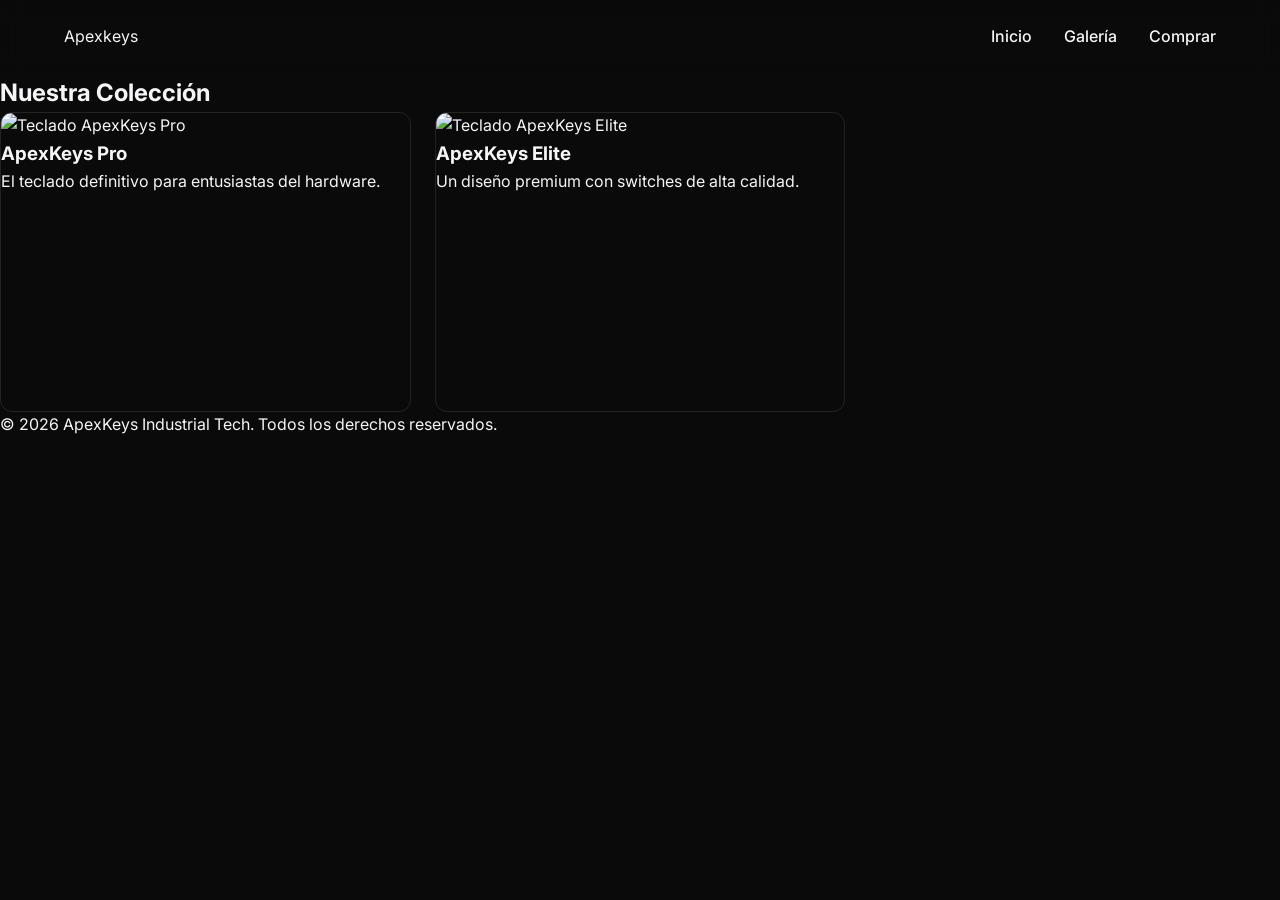
==== galeria.html @ 0ebd2f40 "Primer commit: Estructura de Landig Page y Galeria" ====
<!DOCTYPE html>
<html lang="en">
<head>
    <meta charset="UTF-8">
    <meta name="viewport" content="width=device-width, initial-scale=1.0">
    <title>ApexKeys | Galería</title>
    <link href="https://fonts.googleapis.com/css2?family=Inter:wght@400;700;900&display=swap" rel="stylesheet">
    <link rel="stylesheet" href="style.css">
</head>
<body>
    <header class="navbar">
        <div class="Logo">Apex<span>keys</span></div>
        <nav>
            <ul class="nav-links">
                <li><a href="index.html">Inicio</a></li>
                <li><a href="galeria.html">Galería</a></li>
                <li><a href="#contacto" class="btn-nav">Comprar</a></li>
            </ul>
        </nav>
    </header>

    <main>
        <section id="galeria" class="galeria">
            <h2>Nuestra Colección</h2>
            <div class="gallery-grid">
                <article class="gallery-item">
                    <img src="teclado1.JPG" alt="Teclado ApexKeys Pro">
                    <h3>ApexKeys Pro</h3>
                    <p>El teclado definitivo para entusiastas del hardware.</p>
                </article>
                <article class="gallery-item">
                    <img src="teclado2.JPG" alt="Teclado ApexKeys Elite">
                    <h3>ApexKeys Elite</h3>
                    <p>Un diseño premium con switches de alta calidad.</p>
                </article>
                <a href="index.html"></a>
                <!-- Agrega más artículos de galería según sea necesario -->
            </div>
        </section>
    </main>

    <footer>
        <p>&copy; 2026 ApexKeys Industrial Tech. Todos los derechos reservados.</p>
    </footer>

</body>
</html>
---- style.css ----
/* 1. Variables y Reset */
:root {
    --primary-color: #0071e3; /* Azul eléctrico tecnológico */
    --bg-dark: #0a0a0b;       /* Negro industrial */
    --text-light: #f5f5f7;    /* Blanco suavizado */
    --accent-gradient: linear-gradient(-45deg, #0071e3, #00d4ff, #002d5a, #0a0a0b);
}

* {
    margin: 0;
    padding: 0;
    box-sizing: border-box;
}

body {
    font-family: 'Inter', sans-serif;
    background-color: var(--bg-dark);
    color: var(--text-light);
    line-height: 1.6;
}

/* 2. Navegación */
.navbar {
    display: flex;
    justify-content: space-between;
    align-items: center;
    padding: 1.5rem 5%;
    background: rgba(10, 10, 11, 0.8);
    backdrop-filter: blur(10px); /* Efecto de cristal esmerilado */
    position: sticky;
    top: 0;
    z-index: 1000;
}

.logo {
    font-size: 1.5rem;
    font-weight: 900;
    text-transform: uppercase;
}

.logo span {
    color: var(--primary-color);
}

.navbar ul {
    display: flex;
    list-style: none;
    gap: 2rem;
}

.navbar a {
    text-decoration: none;
    color: var(--text-light);
    font-weight: 500;
    transition: 0.3s;
}

.navbar a:hover {
    color: var(--primary-color);
}

/* 3. Hero Section con Animación */
.hero {
    display: flex;
    align-items: center;
    justify-content: space-between;
    min-height: 80vh;
    padding: 0 5%;
}

.hero-content h1 {
    font-size: 3.5rem;
    line-height: 1.1;
    margin-bottom: 1rem;
    max-width: 600px;
}

/* El efecto que ya conoces aplicado al contenedor de imagen */
.image-container {
    position: relative;
    width: 500px;
    height: 350px;
    border-radius: 20px;
    overflow: hidden;
}

.image-container img {
    width: 100%;
    height: 100%;
    object-fit: cover;
    object-position: center;
}

.gradient-overlay {
    position: absolute;
    top: 0;
    left: 0;
    width: 100%;
    height: 100%;
    background: var(--accent-gradient);
    background-size: 400% 400%;
    mix-blend-mode: overlay; /* Esto permite que la imagen se vea a través del degradado */
    animation: gradientAnimation 8s ease infinite;
    z-index: 1;
}

/* Animación de movimiento */
@keyframes gradientAnimation {
    0% { background-position: 0% 50%; }
    50% { background-position: 100% 50%; }
    100% { background-position: 0% 50%; }
}
.gallery-section {
    padding: 4rem 5%;
    background-color: #0d0d0e; /* Un tono ligeramente distinto para separar secciones */
}

.gallery-section h2 {
    text-align: center;
    margin-bottom: 3rem;
    font-size: 2.5rem;
}

.gallery-grid {
    display: grid;
    grid-template-columns: repeat(auto-fit, minmax(250px, 1fr)); /* Se ajusta solo según el ancho */
    gap: 1.5rem;
}

.gallery-item {
    position: relative;
    height: 300px;
    overflow: hidden;
    border-radius: 12px;
    border: 1px solid rgba(255, 255, 255, 0.1);
}

.gallery-item img {
    width: 100%;
    height: 100%;
    object-fit: cover;
    transition: transform 0.5s ease;
}

/* Efecto al pasar el mouse */
.gallery-item:hover img {
    transform: scale(1.1); /* Zoom suave */
    filter: brightness(1.2); /* Un toque de luz */
}
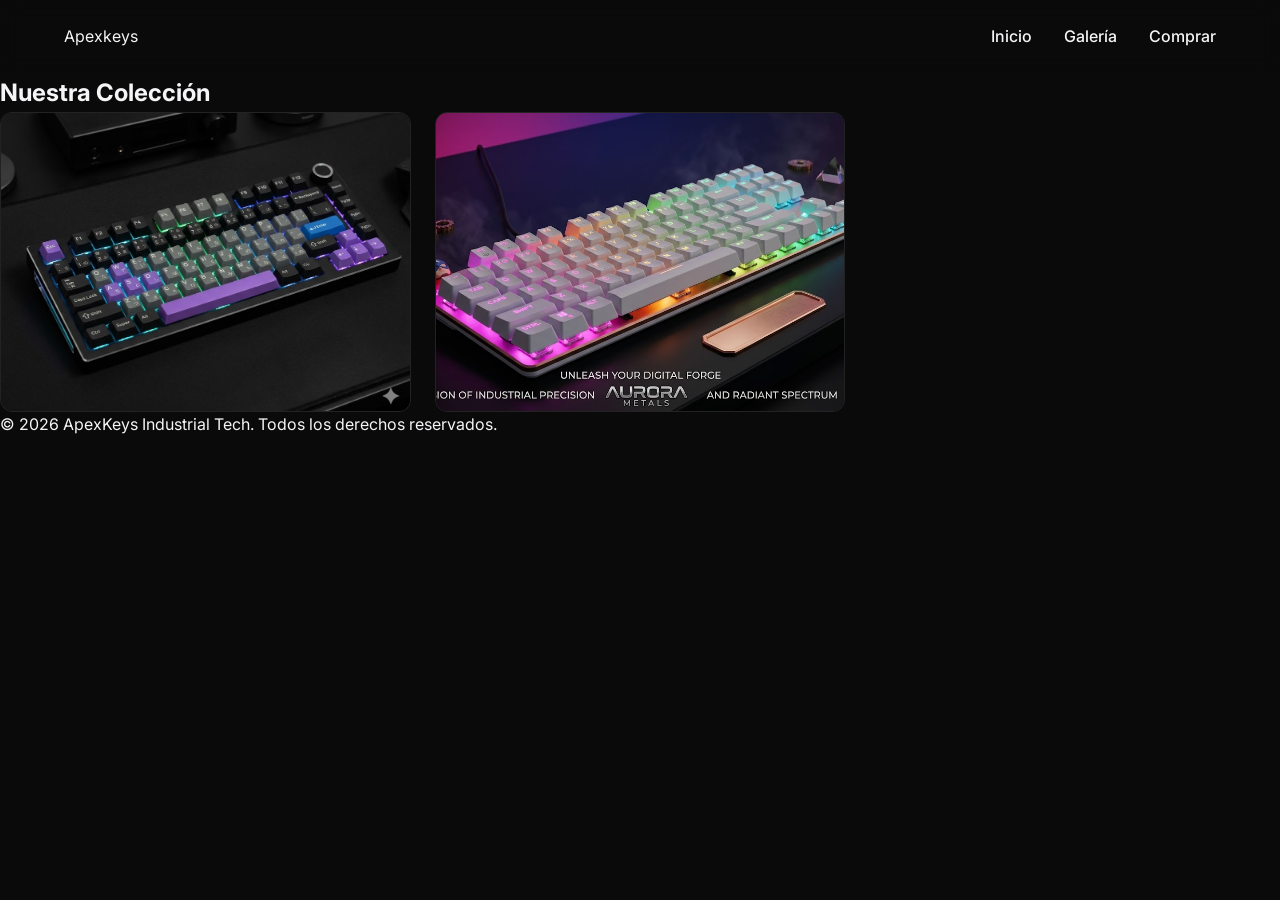
==== commit 9c9b866f: "verificacion de imagenes" ====
--- a/galeria.html
+++ b/galeria.html
@@ -24,12 +24,12 @@
             <h2>Nuestra Colección</h2>
             <div class="gallery-grid">
                 <article class="gallery-item">
-                    <img src="teclado1.JPG" alt="Teclado ApexKeys Pro">
+                    <img src="teclado1.jpg" alt="Teclado ApexKeys Pro">
                     <h3>ApexKeys Pro</h3>
                     <p>El teclado definitivo para entusiastas del hardware.</p>
                 </article>
                 <article class="gallery-item">
-                    <img src="teclado2.JPG" alt="Teclado ApexKeys Elite">
+                    <img src="teclado2.jpg" alt="Teclado ApexKeys Elite">
                     <h3>ApexKeys Elite</h3>
                     <p>Un diseño premium con switches de alta calidad.</p>
                 </article>
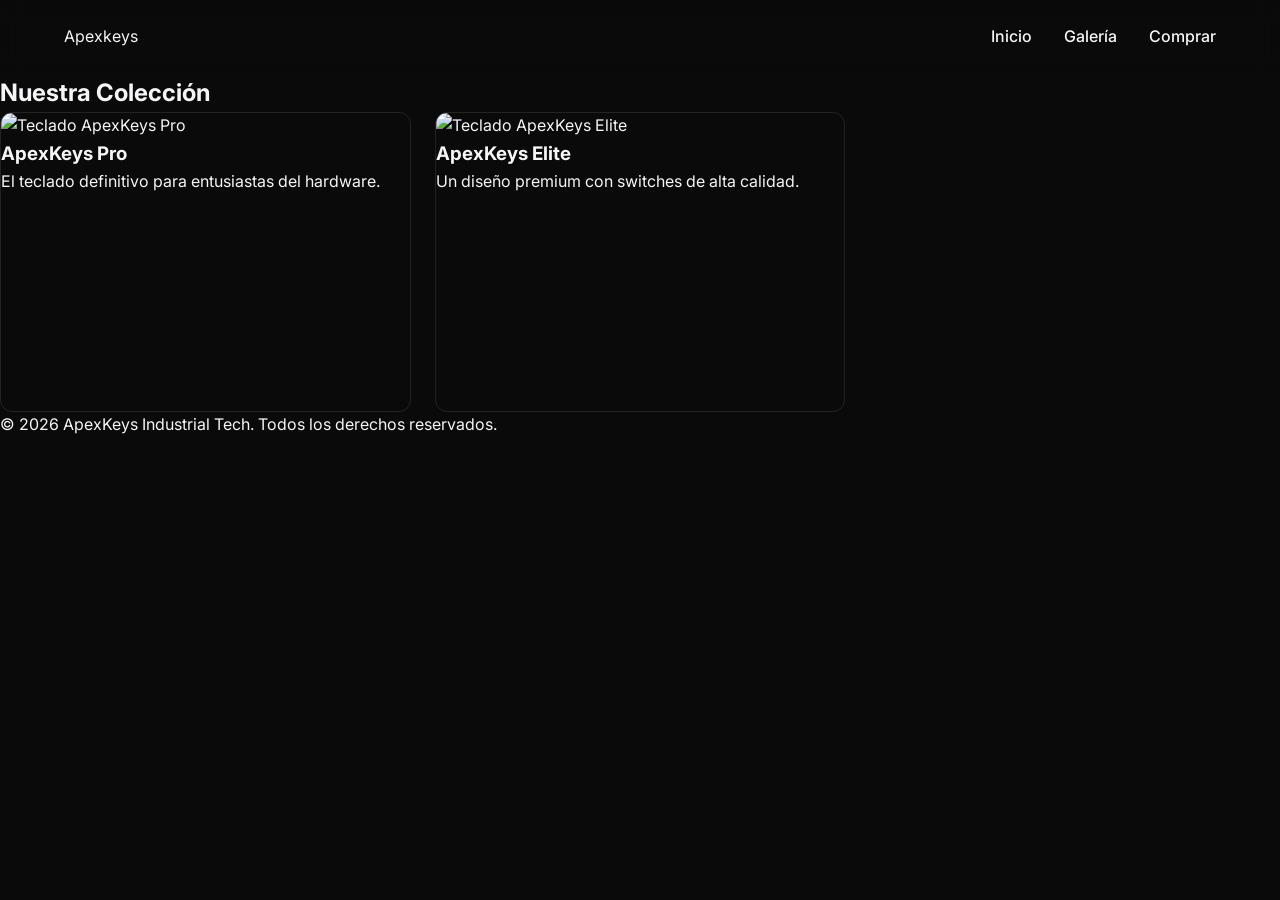
==== commit 1edfdabf: "error de extension de imagenes" ====
--- a/galeria.html
+++ b/galeria.html
@@ -24,12 +24,12 @@
             <h2>Nuestra Colección</h2>
             <div class="gallery-grid">
                 <article class="gallery-item">
-                    <img src="teclado1.jpg" alt="Teclado ApexKeys Pro">
+                    <img src="teclado1.JPG" alt="Teclado ApexKeys Pro">
                     <h3>ApexKeys Pro</h3>
                     <p>El teclado definitivo para entusiastas del hardware.</p>
                 </article>
                 <article class="gallery-item">
-                    <img src="teclado2.jpg" alt="Teclado ApexKeys Elite">
+                    <img src="teclado2.JPG" alt="Teclado ApexKeys Elite">
                     <h3>ApexKeys Elite</h3>
                     <p>Un diseño premium con switches de alta calidad.</p>
                 </article>
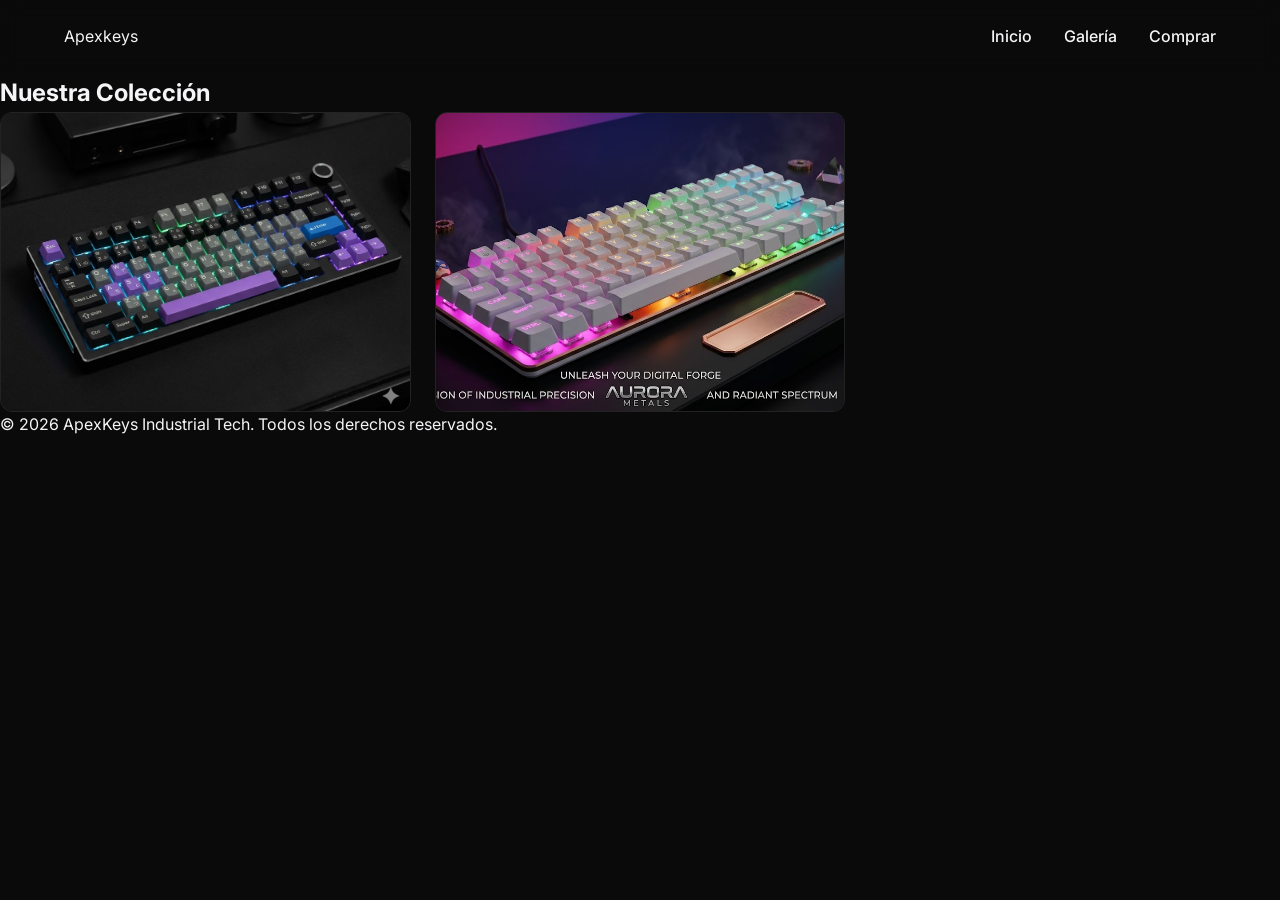
==== commit f0cb4a44: "Cambio de extension de imagenes" ====
--- a/galeria.html
+++ b/galeria.html
@@ -24,12 +24,12 @@
             <h2>Nuestra Colección</h2>
             <div class="gallery-grid">
                 <article class="gallery-item">
-                    <img src="teclado1.JPG" alt="Teclado ApexKeys Pro">
+                    <img src="teclado1.jpg" alt="Teclado ApexKeys Pro">
                     <h3>ApexKeys Pro</h3>
                     <p>El teclado definitivo para entusiastas del hardware.</p>
                 </article>
                 <article class="gallery-item">
-                    <img src="teclado2.JPG" alt="Teclado ApexKeys Elite">
+                    <img src="teclado2.jpg" alt="Teclado ApexKeys Elite">
                     <h3>ApexKeys Elite</h3>
                     <p>Un diseño premium con switches de alta calidad.</p>
                 </article>
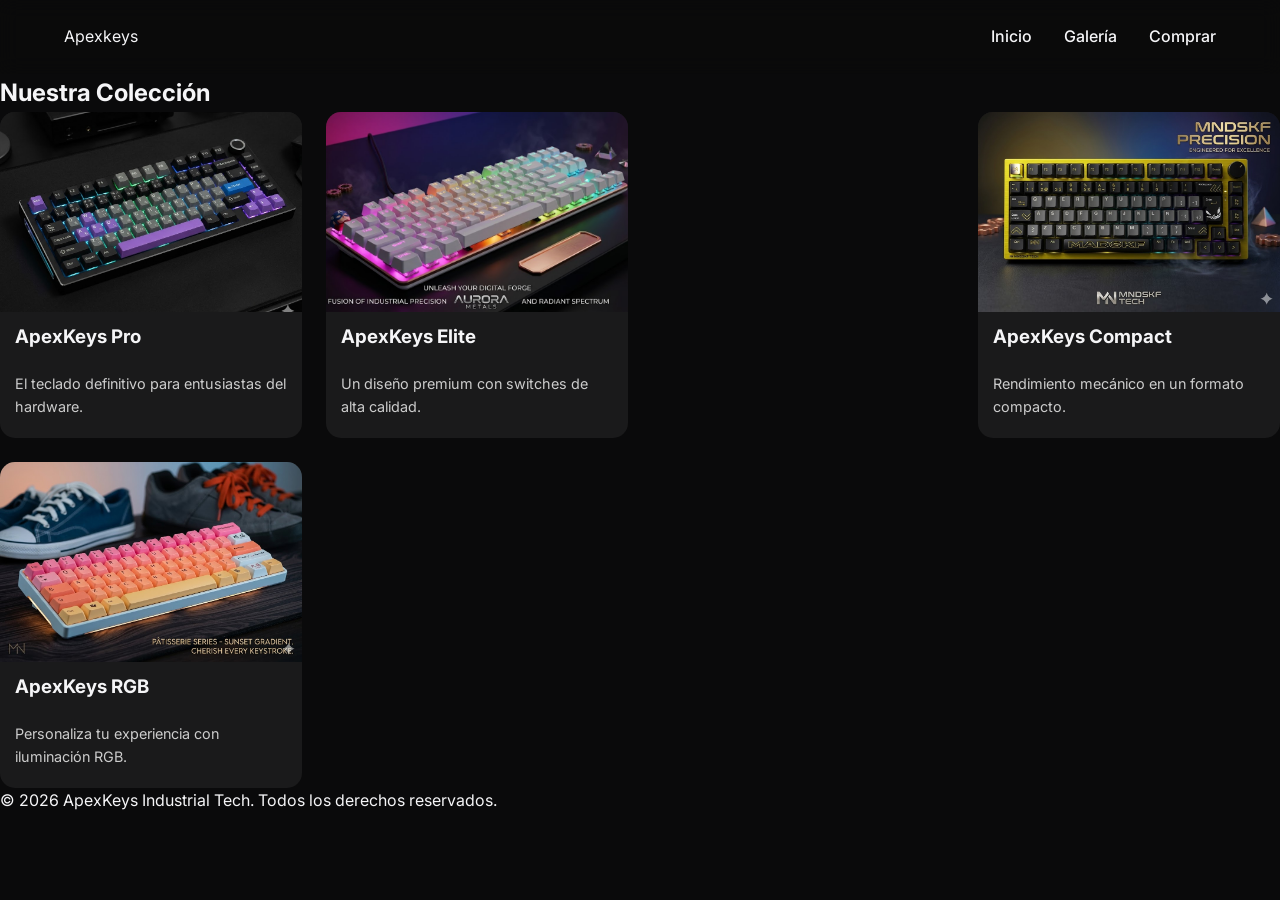
==== commit 1e78caaa: "modificacion de textos e imagenes en seccion imagenes" ====
--- a/galeria.html
+++ b/galeria.html
@@ -28,12 +28,25 @@
                     <h3>ApexKeys Pro</h3>
                     <p>El teclado definitivo para entusiastas del hardware.</p>
                 </article>
+                
                 <article class="gallery-item">
                     <img src="teclado2.jpg" alt="Teclado ApexKeys Elite">
                     <h3>ApexKeys Elite</h3>
                     <p>Un diseño premium con switches de alta calidad.</p>
                 </article>
                 <a href="index.html"></a>
+
+                <article class="gallery-item">
+                    <img src="teclado3.jpg" alt="Teclado ApexKeys Compact">
+                    <h3>ApexKeys Compact</h3>
+                    <p>Rendimiento mecánico en un formato compacto.</p>
+                </article>
+
+                <article class="gallery-item">
+                    <img src="teclado4.jpg" alt="Teclado ApexKeys RGB">
+                    <h3>ApexKeys RGB</h3>
+                    <p>Personaliza tu experiencia con iluminación RGB.</p>
+                </article>
                 <!-- Agrega más artículos de galería según sea necesario -->
             </div>
         </section>
--- a/style.css
+++ b/style.css
@@ -128,22 +128,32 @@
 }
 
 .gallery-item {
-    position: relative;
-    height: 300px;
+   background-color: #1a1a1b; /* Fondo para que el texto resalte */
+    border-radius: 15px;
     overflow: hidden;
-    border-radius: 12px;
-    border: 1px solid rgba(255, 255, 255, 0.1);
+    display: flex;
+    flex-direction: column; /* Alinea imagen arriba y texto abajo */
+    transition: transform 0.3s ease;
 }
 
 .gallery-item img {
     width: 100%;
-    height: 100%;
-    object-fit: cover;
-    transition: transform 0.5s ease;
+    height: 200px; /* Altura fija para la imagen */
+    object-fit: cover; /* Recorta la imagen para que encaje sin deformarse */
+}
+.gallery-item h3, .gallery-item p {
+    padding: 10px 15px;
+    margin: 0;
+}
+
+.gallery-item p {
+    font-size: 0.9rem;
+    color: #ccc;
+    padding-bottom: 20px;
 }
 
 /* Efecto al pasar el mouse */
 .gallery-item:hover img {
     transform: scale(1.1); /* Zoom suave */
     filter: brightness(1.2); /* Un toque de luz */
-}+}
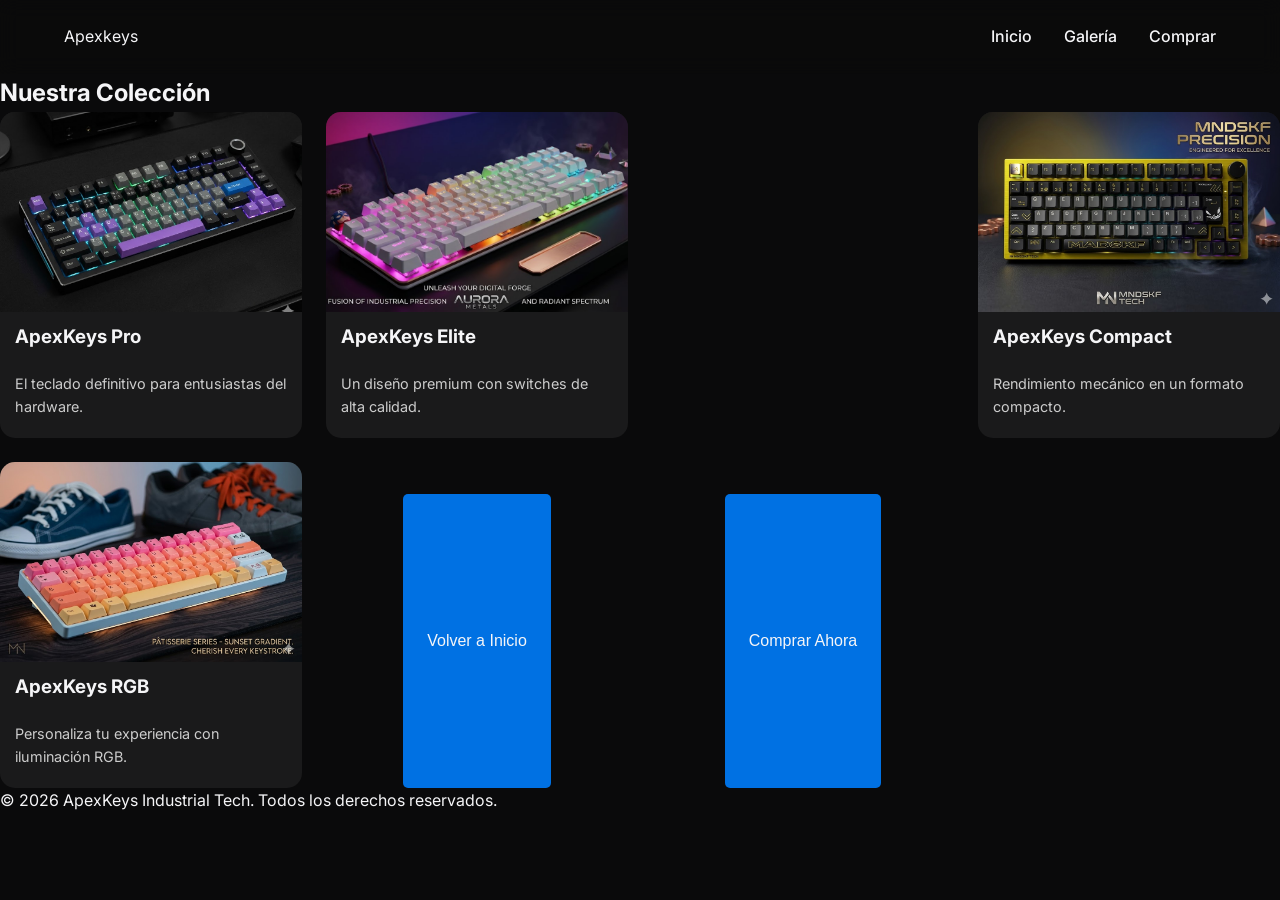
==== commit 54a2b7e2: "creacion de seccion compras, boton comprar ahora y volver." ====
--- a/galeria.html
+++ b/galeria.html
@@ -14,7 +14,7 @@
             <ul class="nav-links">
                 <li><a href="index.html">Inicio</a></li>
                 <li><a href="galeria.html">Galería</a></li>
-                <li><a href="#contacto" class="btn-nav">Comprar</a></li>
+                <li><a href="compras.html" class="btn-nav">Comprar</a></li>
             </ul>
         </nav>
     </header>
@@ -48,6 +48,8 @@
                     <p>Personaliza tu experiencia con iluminación RGB.</p>
                 </article>
                 <!-- Agrega más artículos de galería según sea necesario -->
+                 <button class="btn-volver" onclick="window.location.href='index.html'">Volver a Inicio</button>
+                 <button class="btn-pago" onclick="window.location.href='compras.html'">Comprar Ahora</button>
             </div>
         </section>
     </main>
--- a/style.css
+++ b/style.css
@@ -157,3 +157,27 @@
     transform: scale(1.1); /* Zoom suave */
     filter: brightness(1.2); /* Un toque de luz */
 }
+.btn-volver {
+    display: block;
+    margin: 2rem auto 0;
+    padding: 0.75rem 1.5rem;
+    background-color: var(--primary-color);
+    color: var(--text-light);
+    border: none;
+    border-radius: 5px;
+    font-size: 1rem;
+    cursor: pointer;
+    transition: background-color 0.3s ease;
+}
+.btn-pago {
+    display: block;
+    margin: 2rem auto 0;
+    padding: 0.75rem 1.5rem;
+    background-color: var(--primary-color);
+    color: var(--text-light);
+    border: none;
+    border-radius: 5px;
+    font-size: 1rem;
+    cursor: pointer;
+    transition: background-color 0.3s ease;
+}
